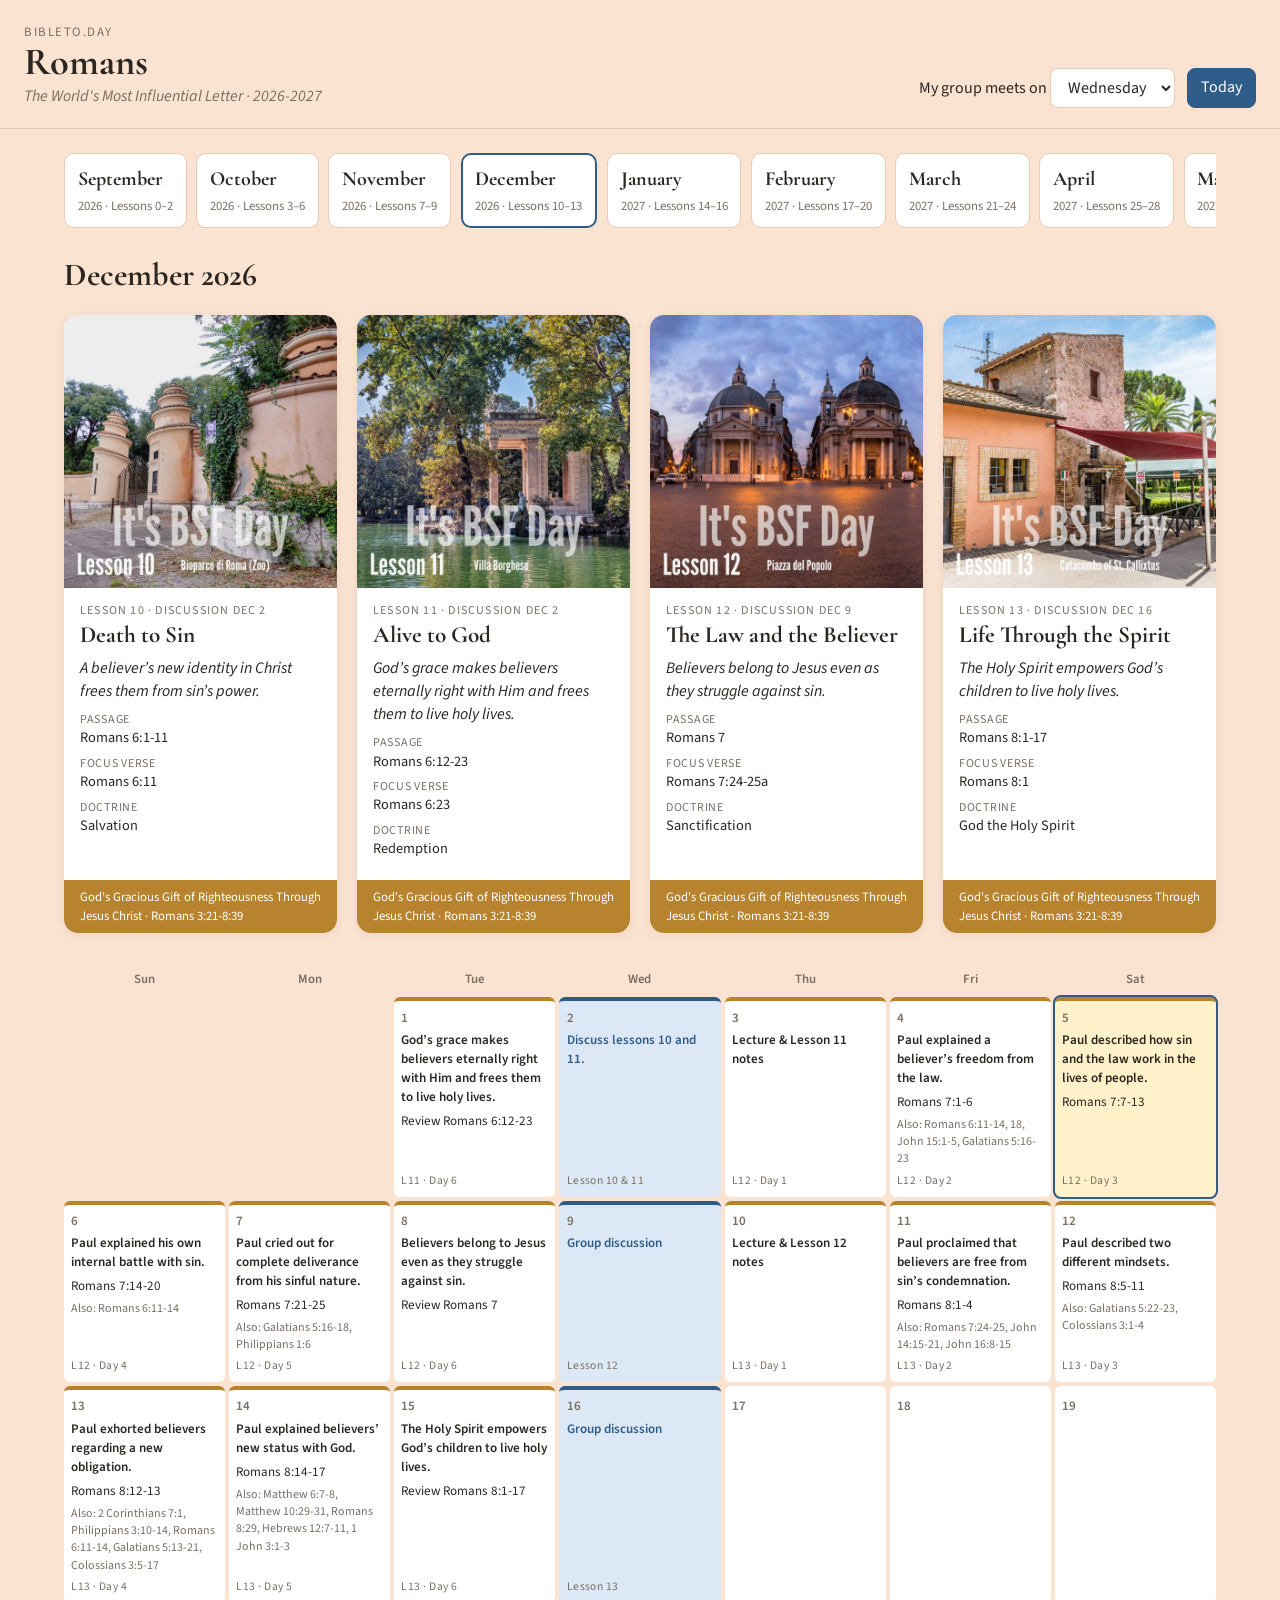
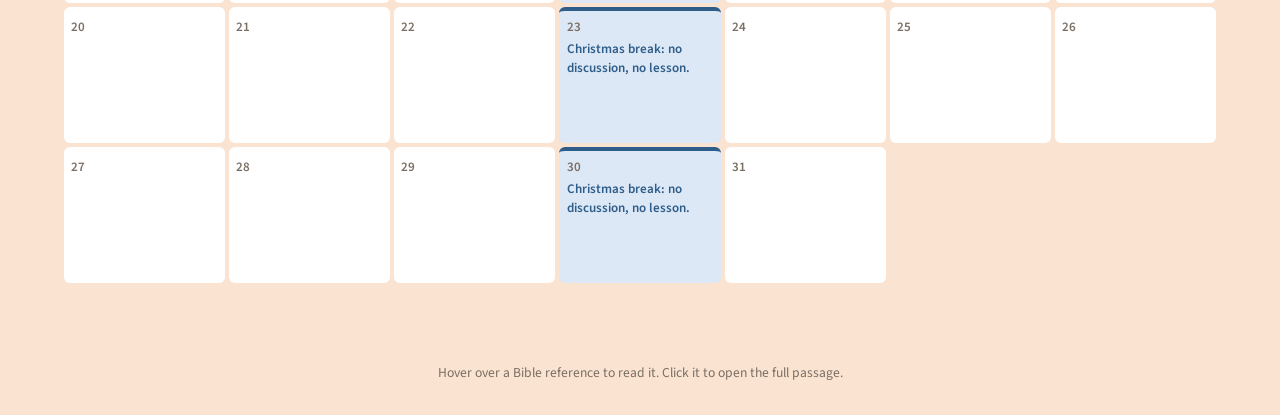
==== index.html @ 035bb13e "Add Romans study website (approved v2) Moves photos into images/romans and adds the page, styles, sc" ====
<!DOCTYPE html>
<!--
  index.html — the SKELETON of the page.
  It only holds empty "boxes" (with id names). app.js fills them with content
  from data/romans-2026.json, and css/style.css paints them.
-->
<html lang="en">
<head>
  <meta charset="utf-8">
  <meta name="viewport" content="width=device-width, initial-scale=1">
  <title>Romans · bibleto.day</title>
  <link rel="preconnect" href="https://fonts.googleapis.com">
  <link href="https://fonts.googleapis.com/css2?family=Cormorant+Garamond:wght@500;600;700&family=Source+Sans+3:wght@400;600&display=swap" rel="stylesheet">
  <link rel="stylesheet" href="css/style.css">
</head>
<body>

  <!-- 1. Top bar: study name, meeting-day picker, Today button -->
  <header class="topbar">
    <div class="brand">
      <span class="site">bibleto.day</span>
      <h1 id="study-title">Romans</h1>
      <p id="study-subtitle" class="subtitle"></p>
    </div>
    <div class="controls">
      <label>My group meets on
        <select id="meeting-day"></select>
      </label>
      <button id="today-button" type="button">Today</button>
    </div>
  </header>

  <main>
    <!-- 2. Month cards -->
    <nav id="months" class="months" aria-label="Months"></nav>

    <!-- 3. The chosen month: heading, week cards, then the calendar -->
    <h2 id="month-title" class="month-title"></h2>
    <section id="weeks" class="weeks"></section>
    <section id="calendar" class="calendar"></section>
  </main>

  <footer class="footer">Hover over a Bible reference to read it. Click it to open the full passage.</footer>

  <script src="js/app.js"></script>

  <!-- RefTagger by Logos: finds Bible references on the page and adds hover pop-ups. -->
  <script>
    var refTagger = { settings: {
      bibleVersion: "NIV",          // Biblia's NIV is the NIV 2011
      bibleReader: "biblia",        // clicks open Biblia.com, the Logos Bible website
      linksOpenNewWindow: true,
      tagChapters: true,            // so "Romans 2" and "Psalm 69" get links too
      roots: [document.body],
      socialSharing: []
    } };
    (function (d, t) {
      var g = d.createElement(t), s = d.getElementsByTagName(t)[0];
      g.src = "https://api.reftagger.com/v2/RefTagger.js";
      s.parentNode.insertBefore(g, s);
    }(document, "script"));
  </script>
</body>
</html>
---- css/style.css ----
/* style.css — the PAINT. Colors, fonts, sizes and layout. */

/* Colors used everywhere, defined once so they are easy to change */
:root {
  --paper: #fbe3d1;      /* peach */
  --ink: #2b2620;
  --muted: #7a6f63;
  --line: #ecc9b2;
  --card: #ffffff;
  --accent: #2f5d8a;      /* blue */
  --meeting: #dce8f5;     /* light blue for discussion days */
  --today: #fff1c9;
}

* { box-sizing: border-box; }

body {
  margin: 0;
  background: var(--paper);
  color: var(--ink);
  font-family: "Source Sans 3", system-ui, sans-serif;
  line-height: 1.45;
}

h1, h2, h3 { font-family: "Cormorant Garamond", Georgia, serif; margin: 0; }
a { color: var(--accent); }

/* ---------- Top bar ---------- */
.topbar {
  display: flex; flex-wrap: wrap; gap: 1rem;
  justify-content: space-between; align-items: end;
  padding: 1.25rem 1.5rem; border-bottom: 1px solid var(--line);
}
.site { font-size: .8rem; letter-spacing: .12em; text-transform: uppercase; color: var(--muted); }
.topbar h1 { font-size: 2.4rem; line-height: 1; }
.subtitle { margin: .2rem 0 0; color: var(--muted); font-style: italic; }
.controls { display: flex; gap: .75rem; align-items: center; flex-wrap: wrap; }
select, button {
  font: inherit; padding: .45rem .8rem; border-radius: 8px;
  border: 1px solid var(--line); background: var(--card); color: var(--ink);
}
button { background: var(--accent); color: #fff; border-color: var(--accent); cursor: pointer; }

main { max-width: 1200px; margin: 0 auto; padding: 1rem 1.5rem 3rem; }

/* ---------- Month cards: one row that scrolls sideways on phones ---------- */
.months { display: flex; gap: .6rem; overflow-x: auto; padding: .5rem 0 1rem; }
.month-card {
  flex: 0 0 auto; min-width: 7.5rem; text-align: left; cursor: pointer;
  background: var(--card); color: var(--ink); border: 1px solid var(--line);
  border-radius: 10px; padding: .6rem .8rem;
}
.month-card strong { display: block; font-family: "Cormorant Garamond", serif; font-size: 1.25rem; }
.month-card span { font-size: .8rem; color: var(--muted); }
.month-card.selected { border: 2px solid var(--accent); }

.month-title { font-size: 2rem; margin: .5rem 0 1rem; }

/* ---------- Week cards ---------- */
.weeks {
  display: grid; gap: 1.25rem;
  grid-template-columns: repeat(auto-fill, minmax(250px, 1fr));
  margin-bottom: 2rem;
}
.week-card {
  background: var(--card); border-radius: 14px; overflow: hidden;
  box-shadow: 0 2px 10px rgba(60, 40, 20, .08);
  display: flex; flex-direction: column;
}
.week-card img { width: 100%; aspect-ratio: 1 / 1; object-fit: cover; display: block; }
.week-body { padding: .9rem 1rem; flex: 1; }
.week-number { font-size: .75rem; letter-spacing: .1em; text-transform: uppercase; color: var(--muted); }
.week-card h3 { font-size: 1.45rem; line-height: 1.15; margin: .15rem 0 .5rem; }
.truth { font-style: italic; margin: .5rem 0; }
.facts { margin: 0; font-size: .9rem; }
.facts dt { color: var(--muted); font-size: .75rem; text-transform: uppercase; letter-spacing: .06em; }
.facts dd { margin: 0 0 .35rem; }
.outline { color: #fff; font-size: .8rem; padding: .5rem 1rem; }  /* background color comes from the data */

/* ---------- Calendar grid: 7 columns, Sunday to Saturday ---------- */
.calendar { display: grid; grid-template-columns: repeat(7, 1fr); gap: 4px; }
.weekday { font-weight: 600; text-align: center; font-size: .8rem; color: var(--muted); padding: .3rem 0; }
.day {
  background: var(--card); border-radius: 6px; padding: .45rem; min-height: 8.5rem;
  font-size: .82rem; border-top: 4px solid transparent;  /* top stripe = outline color */
  display: flex; flex-direction: column;   /* stack the contents so the marker can sit at the bottom */
}
.day.empty { background: transparent; }
.day.today { background: var(--today); outline: 2px solid var(--accent); }
.date { font-weight: 600; color: var(--muted); }
.phrase { font-weight: 600; margin: .2rem 0 .3rem; }
.passage { margin-bottom: .25rem; }
.also { font-size: .75rem; color: var(--muted); }
.marker { margin-top: auto; padding-top: .3rem; font-size: .72rem; color: var(--muted); letter-spacing: .04em; }
.meeting { background: var(--meeting); border-top-color: var(--accent); }
.meeting .phrase { color: var(--accent); }

/* Phones: the calendar becomes a simple list of days */
@media (max-width: 700px) {
  .calendar { grid-template-columns: 1fr; }
  .weekday, .day.empty { display: none; }
  .day { min-height: 0; }
}

.footer { text-align: center; color: var(--muted); font-size: .85rem; padding: 2rem; }
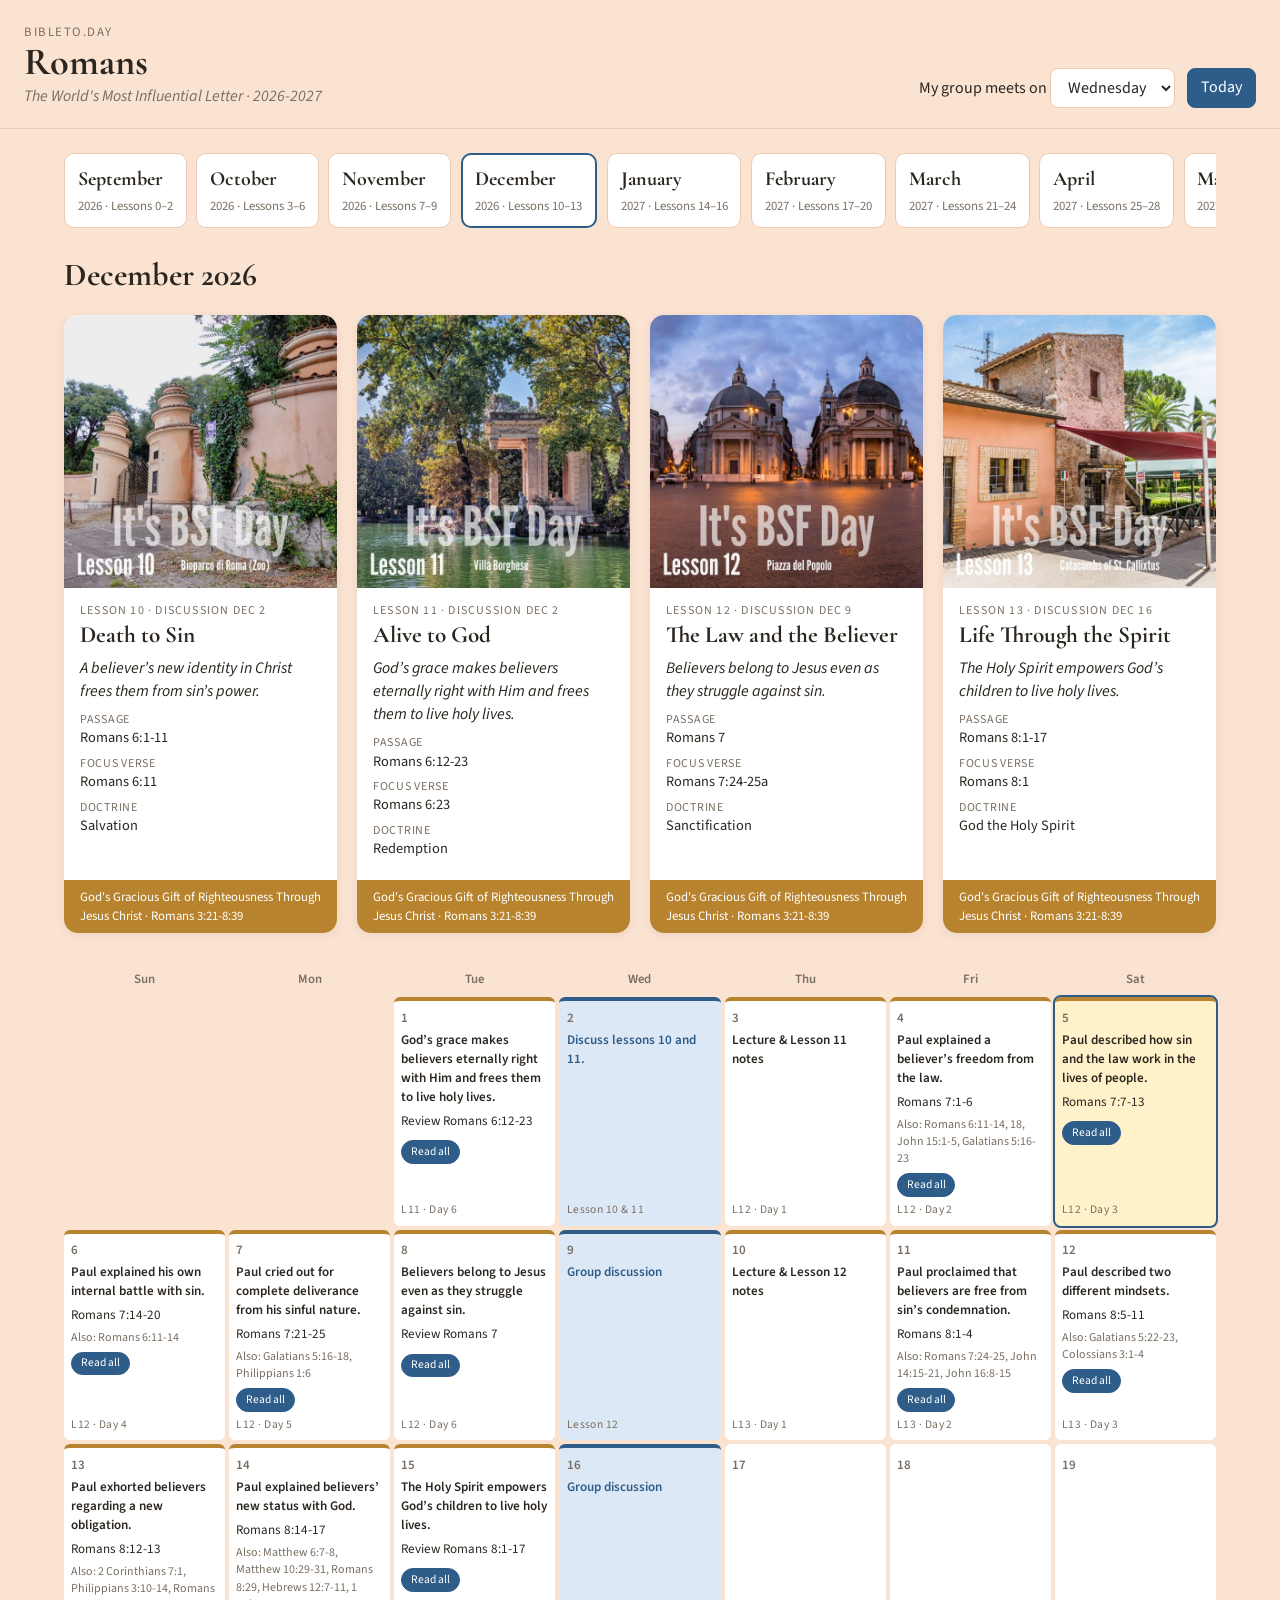
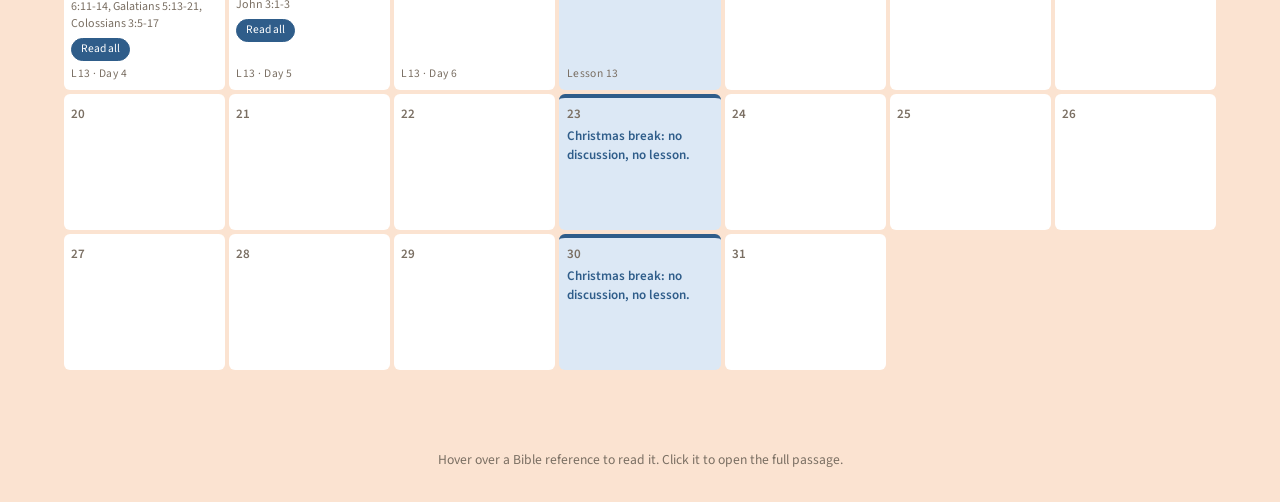
==== commit 45b6926a: "Add Read all pop-up for each day's passages Lists the day's main passage and extra readings with Ref" ====
--- a/index.html
+++ b/index.html
@@ -40,6 +40,15 @@
     <section id="calendar" class="calendar"></section>
   </main>
 
+  <!-- 4. "Read all" pop-up: filled in by app.js when a day's button is clicked -->
+  <dialog id="reading-dialog" class="reading-dialog">
+    <button type="button" class="close" id="dialog-close" aria-label="Close">×</button>
+    <h3 id="dialog-title"></h3>
+    <p id="dialog-phrase" class="phrase"></p>
+    <ul id="dialog-list"></ul>
+    <a id="dialog-gateway" target="_blank" rel="noopener">Read them all together on Bible Gateway (NIV) →</a>
+  </dialog>
+
   <footer class="footer">Hover over a Bible reference to read it. Click it to open the full passage.</footer>
 
   <script src="js/app.js"></script>
--- a/css/style.css
+++ b/css/style.css
@@ -102,4 +102,21 @@
   .day { min-height: 0; }
 }
 
+/* ---------- "Read all" button and pop-up ---------- */
+.read-all {
+  align-self: flex-start; margin-top: .35rem; padding: .15rem .55rem;
+  font-size: .72rem; border-radius: 999px;
+}
+.reading-dialog {
+  border: none; border-radius: 14px; padding: 1.5rem 1.75rem; max-width: 30rem; width: 90vw;
+  background: var(--card); color: var(--ink); box-shadow: 0 10px 40px rgba(0, 0, 0, .25);
+}
+.reading-dialog::backdrop { background: rgba(40, 30, 20, .45); }
+.reading-dialog h3 { font-size: 1.4rem; padding-right: 2rem; }
+.reading-dialog ul { padding-left: 1.2rem; line-height: 1.9; }
+.reading-dialog .close {
+  position: absolute; top: .6rem; right: .7rem; background: none; border: none;
+  color: var(--muted); font-size: 1.6rem; line-height: 1; cursor: pointer;
+}
+
 .footer { text-align: center; color: var(--muted); font-size: .85rem; padding: 2rem; }
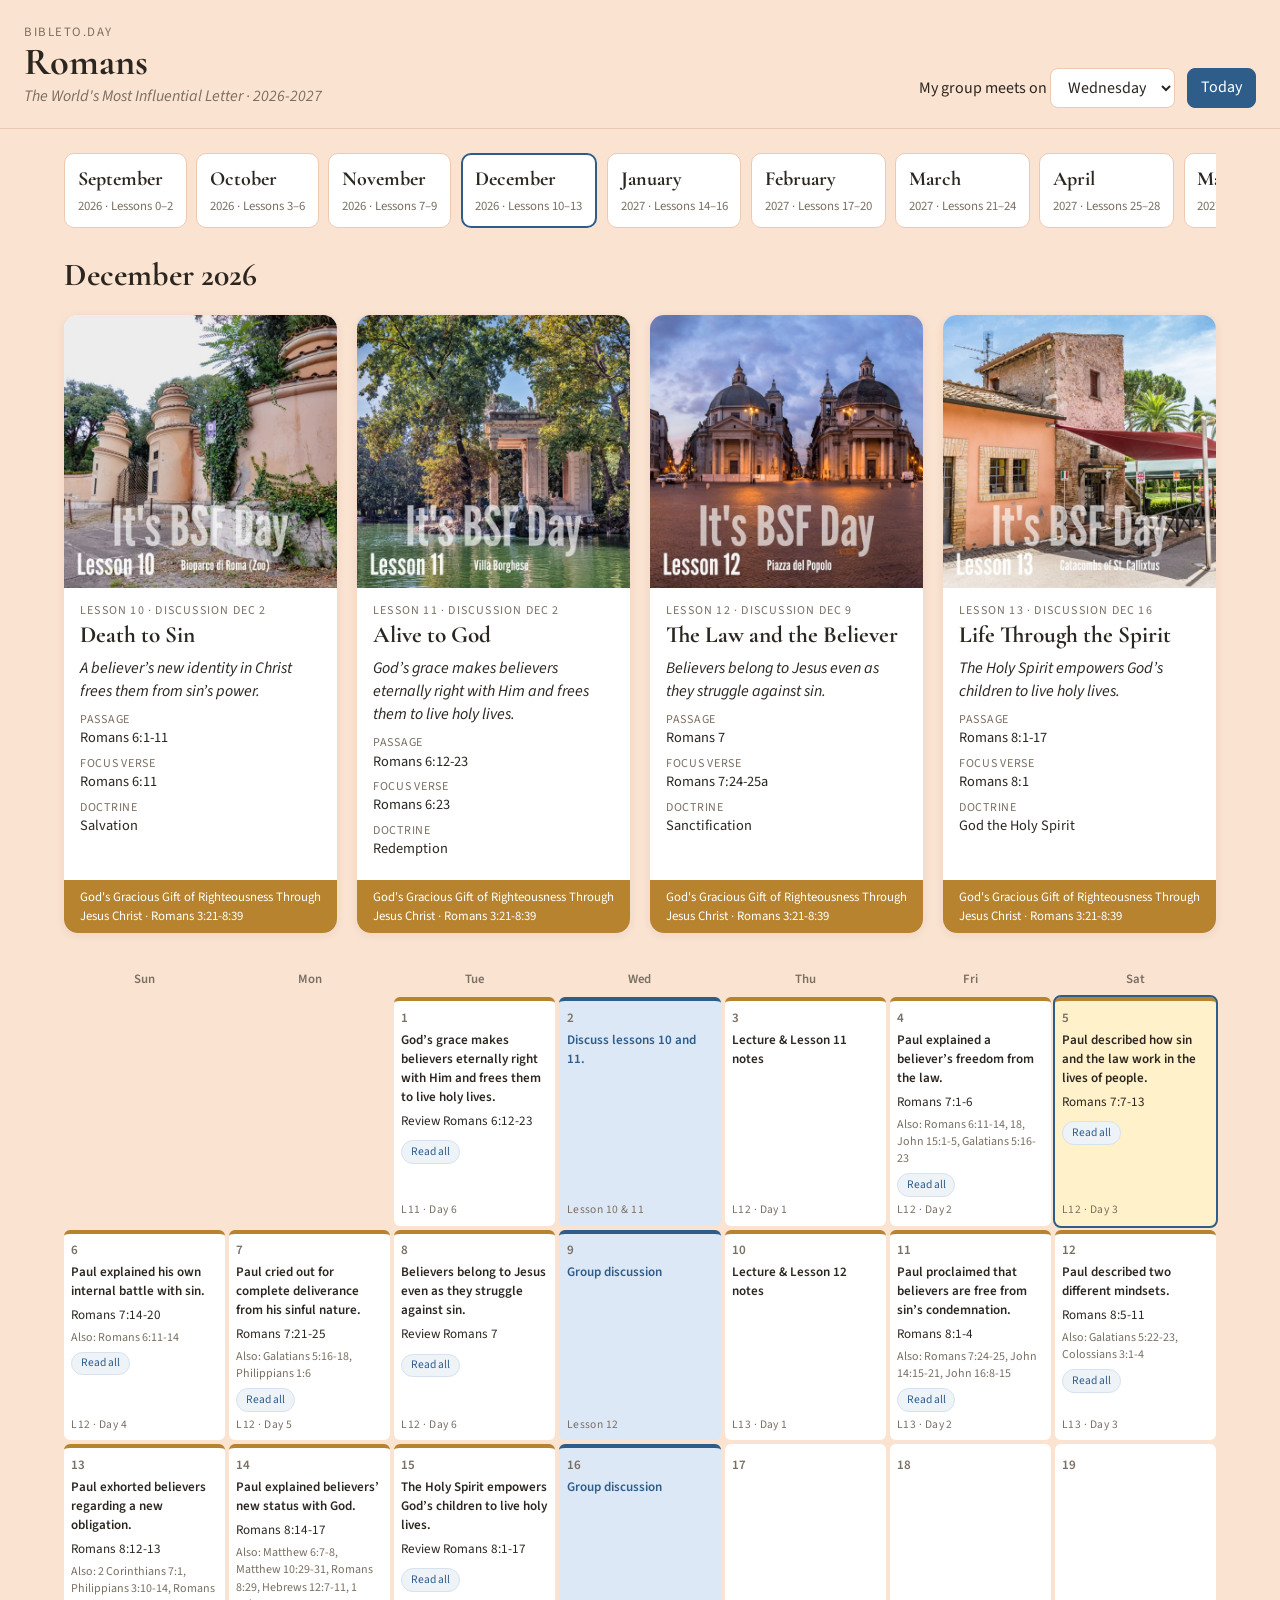
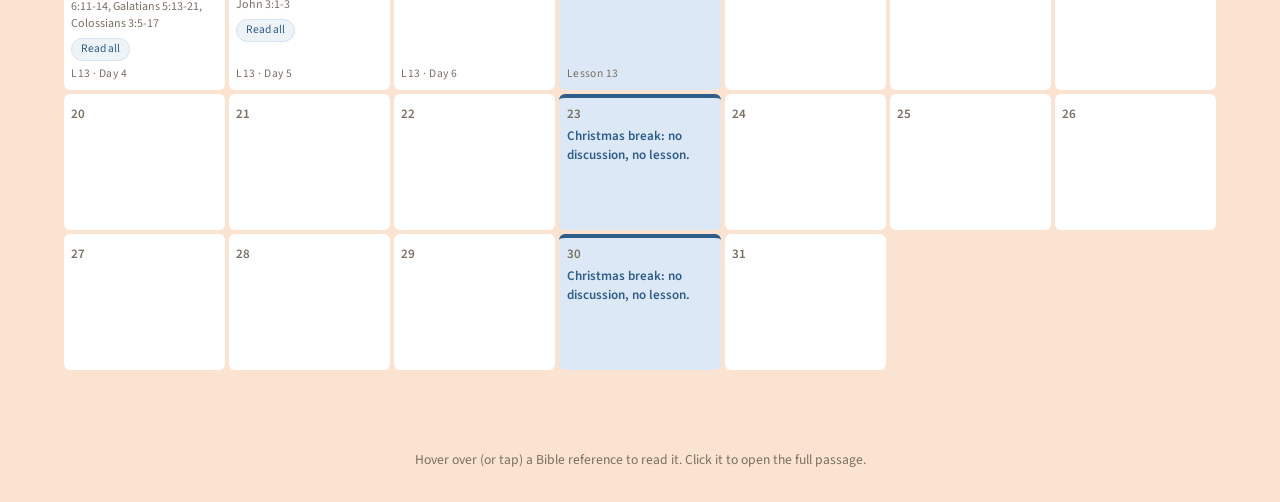
==== commit 25242903: "Approved v3: phone layout with week strip, day buttons and big day card Moves the previewed phone la" ====
--- a/index.html
+++ b/index.html
@@ -38,6 +38,9 @@
     <h2 id="month-title" class="month-title"></h2>
     <section id="weeks" class="weeks"></section>
     <section id="calendar" class="calendar"></section>
+
+    <!-- Phone view: shown instead of the week cards and calendar on small screens -->
+    <section id="phone" class="phone"></section>
   </main>
 
   <!-- 4. "Read all" pop-up: filled in by app.js when a day's button is clicked -->
@@ -49,7 +52,7 @@
     <a id="dialog-gateway" target="_blank" rel="noopener">Read them all together on Bible Gateway (NIV) →</a>
   </dialog>
 
-  <footer class="footer">Hover over a Bible reference to read it. Click it to open the full passage.</footer>
+  <footer class="footer">Hover over (or tap) a Bible reference to read it. Click it to open the full passage.</footer>
 
   <script src="js/app.js"></script>
 
--- a/css/style.css
+++ b/css/style.css
@@ -95,18 +95,13 @@
 .meeting { background: var(--meeting); border-top-color: var(--accent); }
 .meeting .phrase { color: var(--accent); }
 
-/* Phones: the calendar becomes a simple list of days */
-@media (max-width: 700px) {
-  .calendar { grid-template-columns: 1fr; }
-  .weekday, .day.empty { display: none; }
-  .day { min-height: 0; }
-}
-
 /* ---------- "Read all" button and pop-up ---------- */
 .read-all {
   align-self: flex-start; margin-top: .35rem; padding: .15rem .55rem;
   font-size: .72rem; border-radius: 999px;
+  background: #eef3f8; color: var(--accent); border: 1px solid #d6e2ee;   /* quiet light blue */
 }
+.read-all:hover { background: #dce8f5; }
 .reading-dialog {
   border: none; border-radius: 14px; padding: 1.5rem 1.75rem; max-width: 30rem; width: 90vw;
   background: var(--card); color: var(--ink); box-shadow: 0 10px 40px rgba(0, 0, 0, .25);
@@ -119,4 +114,62 @@
   color: var(--muted); font-size: 1.6rem; line-height: 1; cursor: pointer;
 }
 
+/* ---------- Phone view (screens narrower than 700px) ---------- */
+.phone { display: none; }
+
+@media (max-width: 700px) {
+  .weeks, .calendar { display: none; }      /* hide the desktop week cards and grid */
+  .phone { display: block; }
+  main { padding: .75rem .9rem 2rem; }
+  .topbar { padding: 1rem; }
+  .month-title { font-size: 1.6rem; margin: .25rem 0 .75rem; }
+
+  /* a) week strip: swipe sideways */
+  .week-strip { display: flex; gap: .6rem; overflow-x: auto; padding-bottom: .5rem; }
+  .week-chip {
+    flex: 0 0 auto; width: 7.5rem; padding: 0; overflow: hidden; text-align: left;
+    background: var(--card); color: var(--ink); border: 2px solid transparent; border-radius: 12px;
+  }
+  .week-chip img { width: 100%; aspect-ratio: 1 / 1; object-fit: cover; display: block; }
+  .week-chip span { display: block; padding: .35rem .5rem; font-size: .85rem; font-weight: 600; }
+  .week-chip small { font-weight: 400; color: var(--muted); }
+  .week-chip.selected { border-color: var(--accent); }
+
+  /* b) chosen week's details */
+  .phone-week { background: var(--card); border-radius: 14px; overflow: hidden; margin: .9rem 0; }
+  .phone-week h3 { font-size: 1.65rem; line-height: 1.2; padding: 1.1rem 1.25rem .2rem; }
+  .phone-week .truth { padding: 0 1.25rem; margin: .5rem 0 .8rem; font-size: 1.1rem; }
+  .phone-week .facts-line { padding: 0 1.25rem; margin: .35rem 0; font-size: 1rem; }
+  .phone-week .facts-line:last-of-type { margin-bottom: 1rem; }
+  .phone-week .outline { font-size: .9rem; padding: .7rem 1.25rem; }
+  .facts-line b { color: var(--muted); font-weight: 600; font-size: .75rem; text-transform: uppercase; }
+  .note { background: var(--meeting); padding: .7rem 1rem; border-radius: 10px; }
+
+  /* c) seven day buttons */
+  .day-pills { display: grid; grid-template-columns: repeat(7, 1fr); gap: 4px; margin: 1rem 0 .6rem; }
+  .day-pill {
+    display: flex; flex-direction: column; align-items: center; padding: .35rem 0;
+    background: var(--card); color: var(--ink); border: 1px solid var(--line); font-size: .72rem;
+  }
+  .day-pill b { font-size: 1.05rem; }
+  .day-pill.meeting { background: var(--meeting); }
+  .day-pill.today { border: 2px solid var(--accent); }
+  .day-pill.selected { background: var(--accent); color: #fff; border-color: var(--accent); }
+
+  /* the big day card */
+  .day-card {
+    background: var(--card); border-radius: 12px; padding: 1.1rem 1.2rem; min-height: 14rem;
+    border-top: 6px solid transparent; display: flex; flex-direction: column; font-size: 1.05rem;
+  }
+  .day-card.meeting { background: var(--meeting); border-top-color: var(--accent); }
+  .day-card .date { font-size: .85rem; text-transform: uppercase; letter-spacing: .06em; }
+  .day-card .phrase { font-size: 1.25rem; line-height: 1.35; margin: .5rem 0 .8rem; }
+  .day-card .also { font-size: .9rem; line-height: 1.7; }
+  .day-card .read-all { font-size: .85rem; padding: .35rem .9rem; margin-top: .8rem; }
+  .day-card .marker { font-size: .8rem; }
+
+  .week-nav { display: flex; justify-content: space-between; margin-top: 1rem; }
+  .week-nav button { background: var(--card); color: var(--accent); border-color: var(--line); }
+}
+
 .footer { text-align: center; color: var(--muted); font-size: .85rem; padding: 2rem; }
